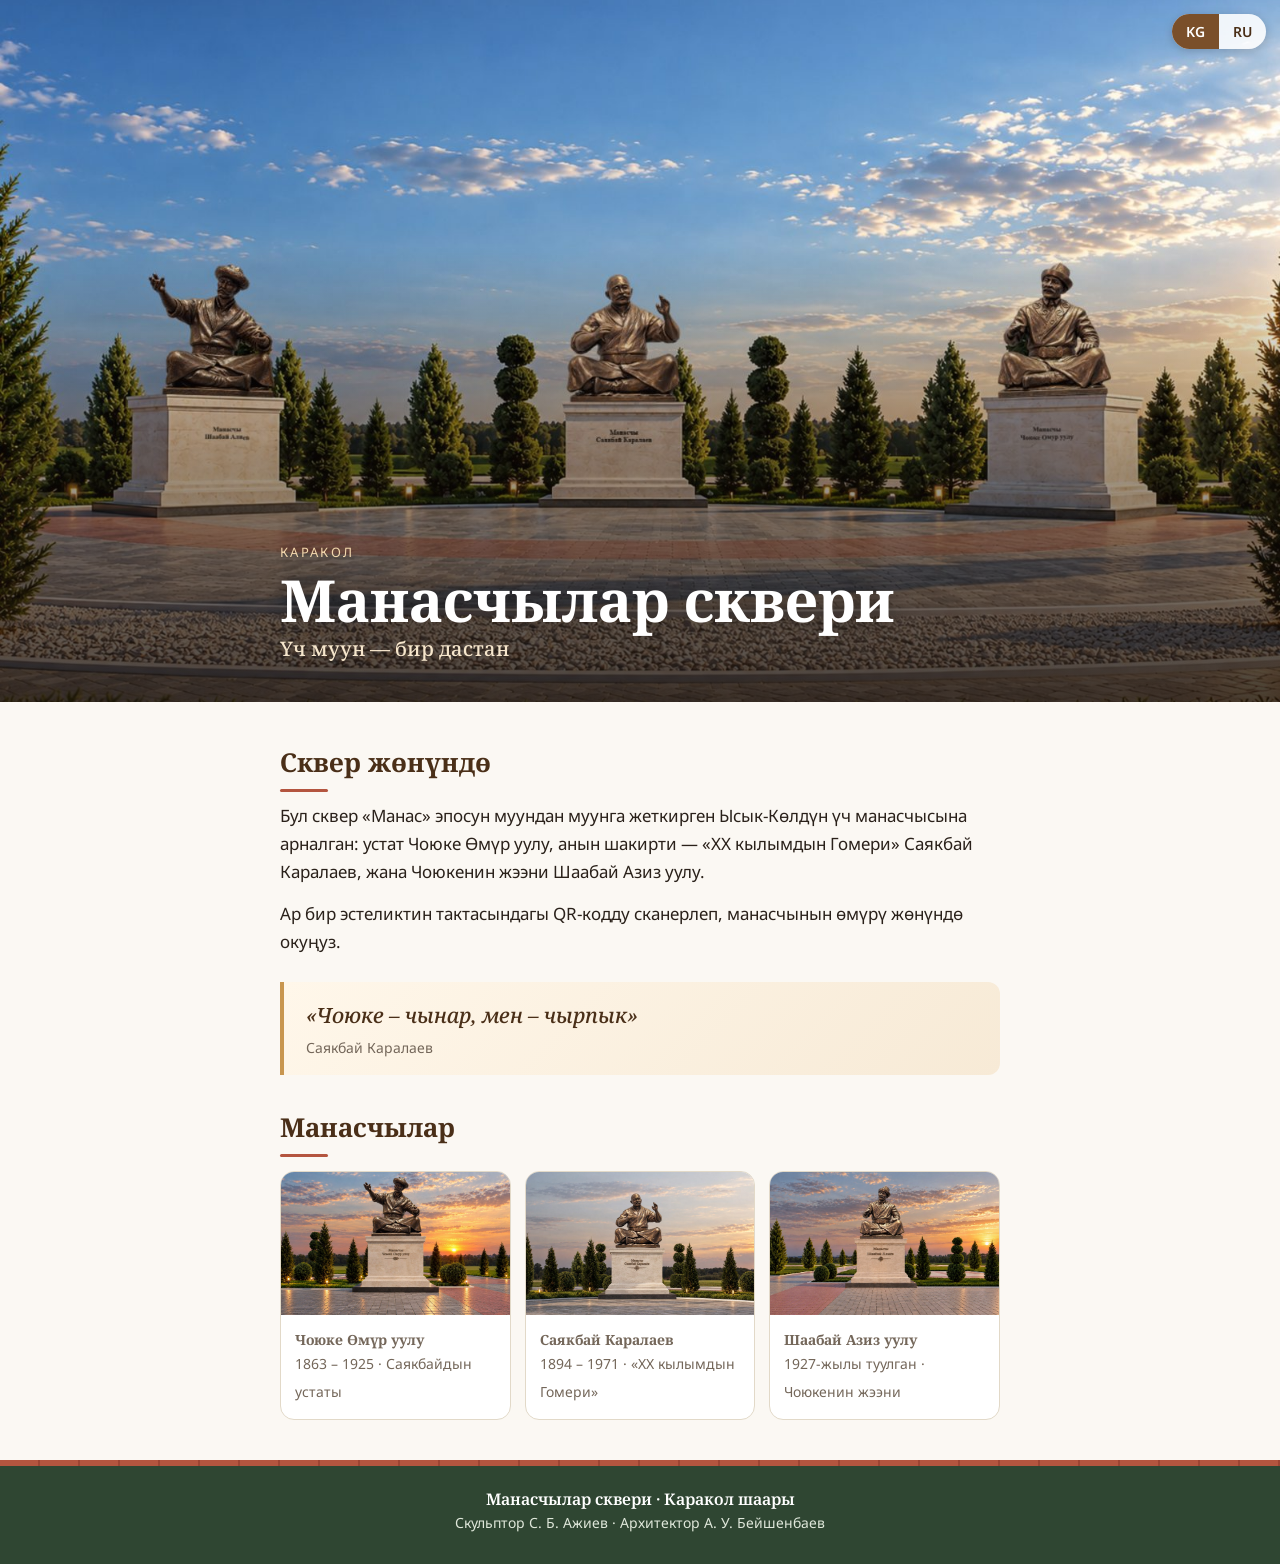
==== index.html @ f622bb01 "Сайт манасчы для QR-табличек сквера Co-Authored-By: Claude Opus 5.5 <noreply@anthropic.com>" ====
<!doctype html>
<html lang="ky" data-lang="ky">
<head>
<meta charset="utf-8">
<meta name="viewport" content="width=device-width, initial-scale=1">
<title>Манасчылар сквери — Каракол</title>
<meta name="title-ky" content="Манасчылар сквери — Каракол">
<meta name="title-ru" content="Сквер манасчы — Каракол">
<meta name="description" content="Сквер манасчы в Караколе: Саякбай Каралаев, Чоюке Омур уулу, Шаабай Азиз уулу.">
<meta name="theme-color" content="#4a2f18">
<link rel="icon" href="img/icon.svg" type="image/svg+xml">
<link rel="preconnect" href="https://fonts.googleapis.com"><link rel="preconnect" href="https://fonts.gstatic.com" crossorigin><link href="https://fonts.googleapis.com/css2?family=Noto+Sans:wght@400;500;600&family=Noto+Serif:ital,wght@0,500;0,600;0,700;1,500&display=swap" rel="stylesheet">
<link rel="stylesheet" href="style.css">
<script src="lang.js"></script>
</head>
<body>
<div class="lang" role="group" aria-label="Тил / Язык">
  <button type="button" data-lang="ky" aria-pressed="true">KG</button>
  <button type="button" data-lang="ru" aria-pressed="false">RU</button>
</div>

<header class="hero">
  <img src="img/square.jpg" alt="Манасчылар сквери">
  <div class="hero-inner">
    <div class="kicker"><span lang="ky">Каракол</span><span lang="ru">Каракол</span></div>
    <h1><span lang="ky">Манасчылар сквери</span><span lang="ru">Сквер манасчы</span></h1>
    <div class="years"><span lang="ky">Үч муун — бир дастан</span><span lang="ru">Три поколения — один эпос</span></div>
  </div>
</header>
<main>
  <h2><span lang="ky">Сквер жөнүндө</span><span lang="ru">О сквере</span></h2>
  <p lang="ky">Бул сквер «Манас» эпосун муундан муунга жеткирген Ысык-Көлдүн үч манасчысына арналган: устат Чоюке Өмүр уулу, анын шакирти — «ХХ кылымдын Гомери» Саякбай Каралаев, жана Чоюкенин жээни Шаабай Азиз уулу.</p><p lang="ky">Ар бир эстеликтин тактасындагы QR-кодду сканерлеп, манасчынын өмүрү жөнүндө окуңуз.</p><p lang="ru">Сквер посвящён трём манасчы с Иссык-Куля, которые передавали эпос «Манас» из поколения в поколение: учителю Чоюке Омур уулу, его ученику — «Гомеру ХХ века» Саякбаю Каралаеву, и племяннику Чоюке — Шаабаю Азиз уулу.</p><p lang="ru">Отсканируйте QR-код на табличке у памятника, чтобы прочитать о жизни манасчы.</p>
  <blockquote><span lang="ky">«Чоюке – чынар, мен – чырпык»</span><span lang="ru">«Чоюке — чинара, я — побег»</span><cite><span lang="ky">Саякбай Каралаев</span><span lang="ru">Саякбай Каралаев</span></cite></blockquote>
  <h2><span lang="ky">Манасчылар</span><span lang="ru">Манасчы</span></h2>
  <div class="others"><a class="card" href="choyuke/">
      <img src="img/choyuke.jpg" alt="Чоюке Өмүр уулу" loading="lazy">
      <div><b><span lang="ky">Чоюке Өмүр уулу</span><span lang="ru">Чоюке Омур уулу</span></b><span><span lang="ky">1863 – 1925</span><span lang="ru">1863 – 1925</span> · <span lang="ky">Саякбайдын устаты</span><span lang="ru">Учитель Саякбая</span></span></div>
    </a>
    <a class="card" href="sayakbay/">
      <img src="img/sayakbay.jpg" alt="Саякбай Каралаев" loading="lazy">
      <div><b><span lang="ky">Саякбай Каралаев</span><span lang="ru">Саякбай Каралаев</span></b><span><span lang="ky">1894 – 1971</span><span lang="ru">1894 – 1971</span> · <span lang="ky">«ХХ кылымдын Гомери»</span><span lang="ru">«Гомер ХХ века»</span></span></div>
    </a>
    <a class="card" href="shaabai/">
      <img src="img/shaabai.jpg" alt="Шаабай Азиз уулу" loading="lazy">
      <div><b><span lang="ky">Шаабай Азиз уулу</span><span lang="ru">Шаабай Азиз уулу</span></b><span><span lang="ky">1927-жылы туулган</span><span lang="ru">родился в 1927 году</span> · <span lang="ky">Чоюкенин жээни</span><span lang="ru">Племянник Чоюке</span></span></div>
    </a></div>
</main>
<footer>
  <div class="brick"></div>
  <b><span lang="ky">Манасчылар сквери · Каракол шаары</span><span lang="ru">Сквер манасчы · город Каракол</span></b><br>
  <span lang="ky">Скульптор С. Б. Ажиев · Архитектор А. У. Бейшенбаев</span><span lang="ru">Скульптор С. Б. Ажиев · Архитектор А. У. Бейшенбаев</span>
</footer>
</body>
</html>
---- style.css ----
/* Манасчылар сквери — цвета с рендеров проекта: бронза фигур, белый мрамор
   постамента, закатное небо, красная брусчатка, тёмная зелень кипарисов. */
:root {
  --bronze: #7a4f2a;
  --bronze-deep: #4a2f18;
  --gold: #c8964f;
  --marble: #f6f2ea;
  --marble-line: #e2d9c8;
  --brick: #b4553f;
  --cypress: #2f4632;
  --ink: #2a211a;
  --muted: #74675a;
  --sky-1: #f3b46a;
  --sky-2: #e9876a;
  --sky-3: #6f6a8f;
  --paper: #fbf8f3;
}
* { box-sizing: border-box; }
html { -webkit-text-size-adjust: 100%; }
body {
  margin: 0;
  background: var(--paper);
  color: var(--ink);
  font: 17px/1.65 "Noto Sans", system-ui, sans-serif;
}
img { display: block; max-width: 100%; }
a { color: var(--bronze); }

/* Язык: текст на обоих языках лежит в разметке, видим один */
html[data-lang="ky"] [lang="ru"], html[data-lang="ru"] [lang="ky"] { display: none !important; }

/* ── Шапка с рендером ───────────────────────────────────────────────────── */
.hero {
  position: relative;
  min-height: min(78vh, 720px);
  display: flex;
  align-items: flex-end;
  color: #fff;
  overflow: hidden;
  background: linear-gradient(180deg, var(--sky-3), var(--sky-2) 55%, var(--sky-1));
}
.hero img {
  position: absolute; inset: 0;
  width: 100%; height: 100%;
  object-fit: cover; object-position: center 30%;
}
.hero::after {
  content: ""; position: absolute; inset: 0;
  background: linear-gradient(180deg, rgba(20,12,6,0) 35%, rgba(20,12,6,.78) 100%);
}
.hero-inner {
  position: relative; z-index: 1;
  width: 100%; max-width: 760px; margin: 0 auto;
  padding: 0 20px 40px;
}
.kicker {
  font-size: 13px; letter-spacing: .18em; text-transform: uppercase;
  color: #f4d9ae;
}
.hero h1 {
  margin: 6px 0 4px;
  font: 700 clamp(34px, 8vw, 58px)/1.08 "Noto Serif", Georgia, serif;
  text-shadow: 0 2px 18px rgba(0,0,0,.35);
}
.years { font: 500 20px/1.3 "Noto Serif", Georgia, serif; color: #f6e6cc; }

/* ── Переключатель языка ────────────────────────────────────────────────── */
.lang {
  position: fixed; top: 14px; right: 14px; z-index: 10;
  display: flex; border-radius: 999px; overflow: hidden;
  background: rgba(255,255,255,.88); box-shadow: 0 2px 10px rgba(0,0,0,.18);
}
.lang button {
  border: 0; background: none; padding: 8px 14px; cursor: pointer;
  font: 600 14px "Noto Sans", sans-serif; color: var(--bronze-deep);
}
.lang button[aria-pressed="true"] { background: var(--bronze); color: #fff; }

/* ── Текст ──────────────────────────────────────────────────────────────── */
main { max-width: 760px; margin: 0 auto; padding: 8px 20px 40px; }
.facts {
  margin: -28px 0 28px; position: relative; z-index: 2;
  background: var(--marble); border: 1px solid var(--marble-line);
  border-radius: 14px; padding: 18px 20px;
  box-shadow: 0 10px 30px rgba(74,47,24,.12);
  display: grid; grid-template-columns: repeat(auto-fit, minmax(150px, 1fr)); gap: 14px 20px;
}
.fact .k { font-size: 12px; letter-spacing: .08em; text-transform: uppercase; color: var(--muted); }
.fact .v { font: 600 17px/1.35 "Noto Serif", Georgia, serif; color: var(--bronze-deep); }
h2 {
  margin: 36px 0 10px;
  font: 700 26px/1.25 "Noto Serif", Georgia, serif; color: var(--bronze-deep);
}
h2::after {
  content: ""; display: block; width: 48px; height: 3px; margin-top: 10px;
  background: var(--brick); border-radius: 2px;
}
p { margin: 0 0 14px; }
blockquote {
  margin: 26px 0; padding: 18px 22px;
  background: linear-gradient(135deg, #fff7ea, #f7ead6);
  border-left: 4px solid var(--gold); border-radius: 0 12px 12px 0;
  font: italic 500 21px/1.45 "Noto Serif", Georgia, serif; color: var(--bronze-deep);
}
blockquote cite { display: block; margin-top: 8px; font: normal 14px "Noto Sans", sans-serif; color: var(--muted); }
.timeline { list-style: none; margin: 0; padding: 0 0 0 18px; border-left: 2px solid var(--marble-line); }
.timeline li { position: relative; margin: 0 0 14px; padding-left: 14px; }
.timeline li::before {
  content: ""; position: absolute; left: -25px; top: 8px;
  width: 12px; height: 12px; border-radius: 50%;
  background: var(--gold); box-shadow: 0 0 0 3px var(--paper);
}
.timeline b { color: var(--bronze); font-family: "Noto Serif", Georgia, serif; }

/* ── Другие манасчы ─────────────────────────────────────────────────────── */
.others { display: grid; grid-template-columns: repeat(auto-fit, minmax(200px, 1fr)); gap: 14px; margin-top: 14px; }
.card {
  display: block; text-decoration: none; color: inherit;
  background: #fff; border: 1px solid var(--marble-line); border-radius: 14px; overflow: hidden;
  transition: transform .15s ease, box-shadow .15s ease;
}
.card:hover { transform: translateY(-2px); box-shadow: 0 10px 24px rgba(74,47,24,.14); }
.card img { aspect-ratio: 16 / 10; object-fit: cover; width: 100%; }
.card div { padding: 12px 14px 14px; }
.card b { display: block; font: 700 18px/1.25 "Noto Serif", Georgia, serif; color: var(--bronze-deep); }
.card span { font-size: 14px; color: var(--muted); }

/* ── Подвал ─────────────────────────────────────────────────────────────── */
footer {
  background: var(--cypress); color: #dfe7da;
  padding: 26px 20px 30px; text-align: center; font-size: 14px;
}
footer b { color: #fff; font: 600 16px "Noto Serif", Georgia, serif; }
footer .brick { height: 6px; background: repeating-linear-gradient(90deg, var(--brick) 0 38px, #9c4433 38px 40px); margin: -26px -20px 22px; }
.src { font-size: 13px; color: var(--muted); margin-top: 30px; }
.src a { color: var(--muted); }
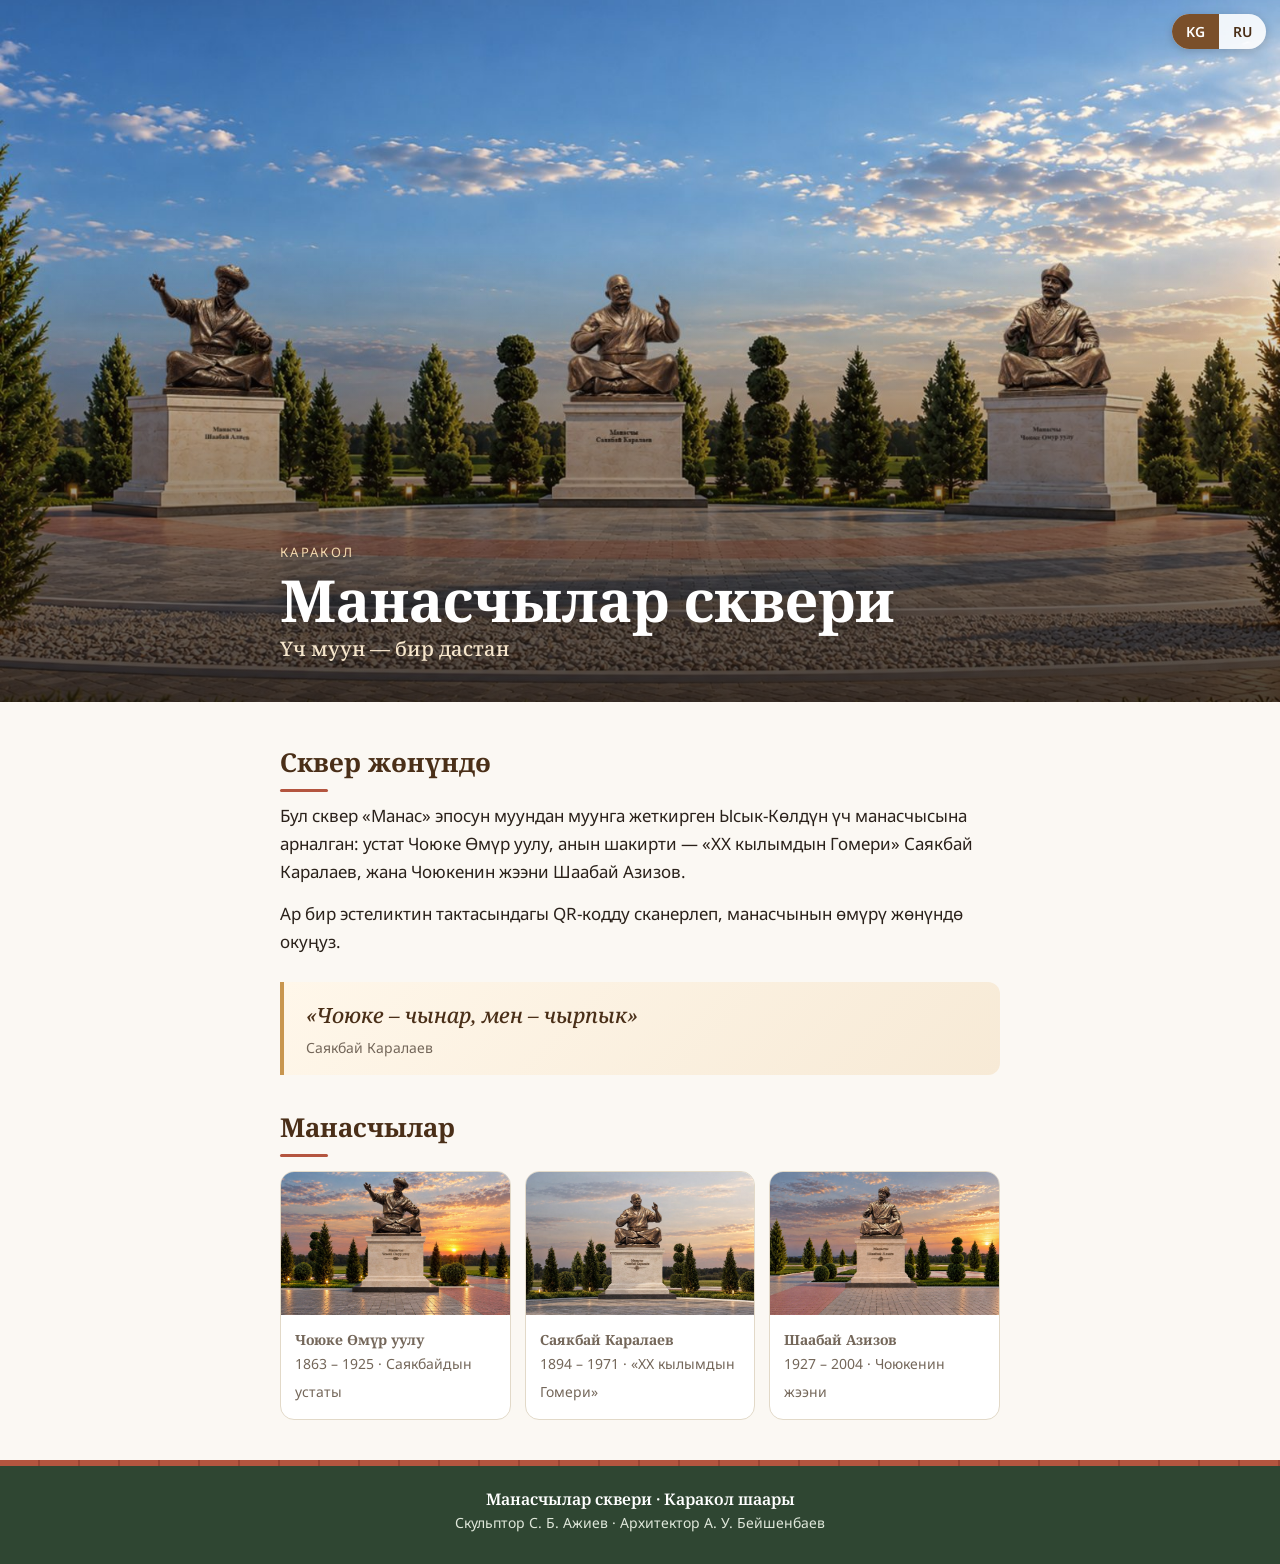
==== commit 917e1cbb: "Шаабай Азизов: фото 1999 (Internet Archive, CC BY-NC-SA), полная биография 1927–2004 Co-Authored-By:" ====
--- a/index.html
+++ b/index.html
@@ -6,7 +6,7 @@
 <title>Манасчылар сквери — Каракол</title>
 <meta name="title-ky" content="Манасчылар сквери — Каракол">
 <meta name="title-ru" content="Сквер манасчы — Каракол">
-<meta name="description" content="Сквер манасчы в Караколе: Саякбай Каралаев, Чоюке Омур уулу, Шаабай Азиз уулу.">
+<meta name="description" content="Сквер манасчы в Караколе: Саякбай Каралаев, Чоюке Омур уулу, Шаабай Азизов.">
 <meta name="theme-color" content="#4a2f18">
 <link rel="icon" href="img/icon.svg" type="image/svg+xml">
 <link rel="preconnect" href="https://fonts.googleapis.com"><link rel="preconnect" href="https://fonts.gstatic.com" crossorigin><link href="https://fonts.googleapis.com/css2?family=Noto+Sans:wght@400;500;600&family=Noto+Serif:ital,wght@0,500;0,600;0,700;1,500&display=swap" rel="stylesheet">
@@ -29,7 +29,7 @@
 </header>
 <main>
   <h2><span lang="ky">Сквер жөнүндө</span><span lang="ru">О сквере</span></h2>
-  <p lang="ky">Бул сквер «Манас» эпосун муундан муунга жеткирген Ысык-Көлдүн үч манасчысына арналган: устат Чоюке Өмүр уулу, анын шакирти — «ХХ кылымдын Гомери» Саякбай Каралаев, жана Чоюкенин жээни Шаабай Азиз уулу.</p><p lang="ky">Ар бир эстеликтин тактасындагы QR-кодду сканерлеп, манасчынын өмүрү жөнүндө окуңуз.</p><p lang="ru">Сквер посвящён трём манасчы с Иссык-Куля, которые передавали эпос «Манас» из поколения в поколение: учителю Чоюке Омур уулу, его ученику — «Гомеру ХХ века» Саякбаю Каралаеву, и племяннику Чоюке — Шаабаю Азиз уулу.</p><p lang="ru">Отсканируйте QR-код на табличке у памятника, чтобы прочитать о жизни манасчы.</p>
+  <p lang="ky">Бул сквер «Манас» эпосун муундан муунга жеткирген Ысык-Көлдүн үч манасчысына арналган: устат Чоюке Өмүр уулу, анын шакирти — «ХХ кылымдын Гомери» Саякбай Каралаев, жана Чоюкенин жээни Шаабай Азизов.</p><p lang="ky">Ар бир эстеликтин тактасындагы QR-кодду сканерлеп, манасчынын өмүрү жөнүндө окуңуз.</p><p lang="ru">Сквер посвящён трём манасчы с Иссык-Куля, которые передавали эпос «Манас» из поколения в поколение: учителю Чоюке Омур уулу, его ученику — «Гомеру ХХ века» Саякбаю Каралаеву, и племяннику Чоюке — Шаабаю Азизову.</p><p lang="ru">Отсканируйте QR-код на табличке у памятника, чтобы прочитать о жизни манасчы.</p>
   <blockquote><span lang="ky">«Чоюке – чынар, мен – чырпык»</span><span lang="ru">«Чоюке — чинара, я — побег»</span><cite><span lang="ky">Саякбай Каралаев</span><span lang="ru">Саякбай Каралаев</span></cite></blockquote>
   <h2><span lang="ky">Манасчылар</span><span lang="ru">Манасчы</span></h2>
   <div class="others"><a class="card" href="choyuke/">
@@ -41,8 +41,8 @@
       <div><b><span lang="ky">Саякбай Каралаев</span><span lang="ru">Саякбай Каралаев</span></b><span><span lang="ky">1894 – 1971</span><span lang="ru">1894 – 1971</span> · <span lang="ky">«ХХ кылымдын Гомери»</span><span lang="ru">«Гомер ХХ века»</span></span></div>
     </a>
     <a class="card" href="shaabai/">
-      <img src="img/shaabai.jpg" alt="Шаабай Азиз уулу" loading="lazy">
-      <div><b><span lang="ky">Шаабай Азиз уулу</span><span lang="ru">Шаабай Азиз уулу</span></b><span><span lang="ky">1927-жылы туулган</span><span lang="ru">родился в 1927 году</span> · <span lang="ky">Чоюкенин жээни</span><span lang="ru">Племянник Чоюке</span></span></div>
+      <img src="img/shaabai.jpg" alt="Шаабай Азизов" loading="lazy">
+      <div><b><span lang="ky">Шаабай Азизов</span><span lang="ru">Шаабай Азизов</span></b><span><span lang="ky">1927 – 2004</span><span lang="ru">1927 – 2004</span> · <span lang="ky">Чоюкенин жээни</span><span lang="ru">Племянник Чоюке</span></span></div>
     </a></div>
 </main>
 <footer>
--- a/style.css
+++ b/style.css
@@ -134,3 +134,25 @@
 footer .brick { height: 6px; background: repeating-linear-gradient(90deg, var(--brick) 0 38px, #9c4433 38px 40px); margin: -26px -20px 22px; }
 .src { font-size: 13px; color: var(--muted); margin-top: 30px; }
 .src a { color: var(--muted); }
+
+/* ── Фото и видео ───────────────────────────────────────────────────────── */
+figure { margin: 0; }
+figcaption { margin-top: 8px; font-size: 14px; line-height: 1.45; color: var(--muted); }
+.gallery { display: grid; gap: 18px; }
+.gallery img { width: 100%; border-radius: 12px; filter: sepia(.18); box-shadow: 0 6px 20px rgba(42,33,26,.15); }
+.credit { margin-top: 8px; font-size: 12px; color: var(--muted); }
+.videos { display: grid; gap: 22px; }
+.yt, .videos iframe {
+  position: relative; display: block; width: 100%; aspect-ratio: 16 / 9;
+  border: 0; padding: 0; border-radius: 12px; overflow: hidden; background: #111; cursor: pointer;
+}
+.yt img { width: 100%; height: 100%; object-fit: cover; opacity: .88; transition: opacity .15s; }
+.yt:hover img { opacity: 1; }
+.yt .play {
+  position: absolute; left: 50%; top: 50%; width: 68px; height: 48px; margin: -24px 0 0 -34px;
+  border-radius: 12px; background: var(--brick); box-shadow: 0 4px 16px rgba(0,0,0,.35);
+}
+.yt .play::after {
+  content: ""; position: absolute; left: 27px; top: 14px;
+  border-style: solid; border-width: 10px 0 10px 17px; border-color: transparent transparent transparent #fff;
+}
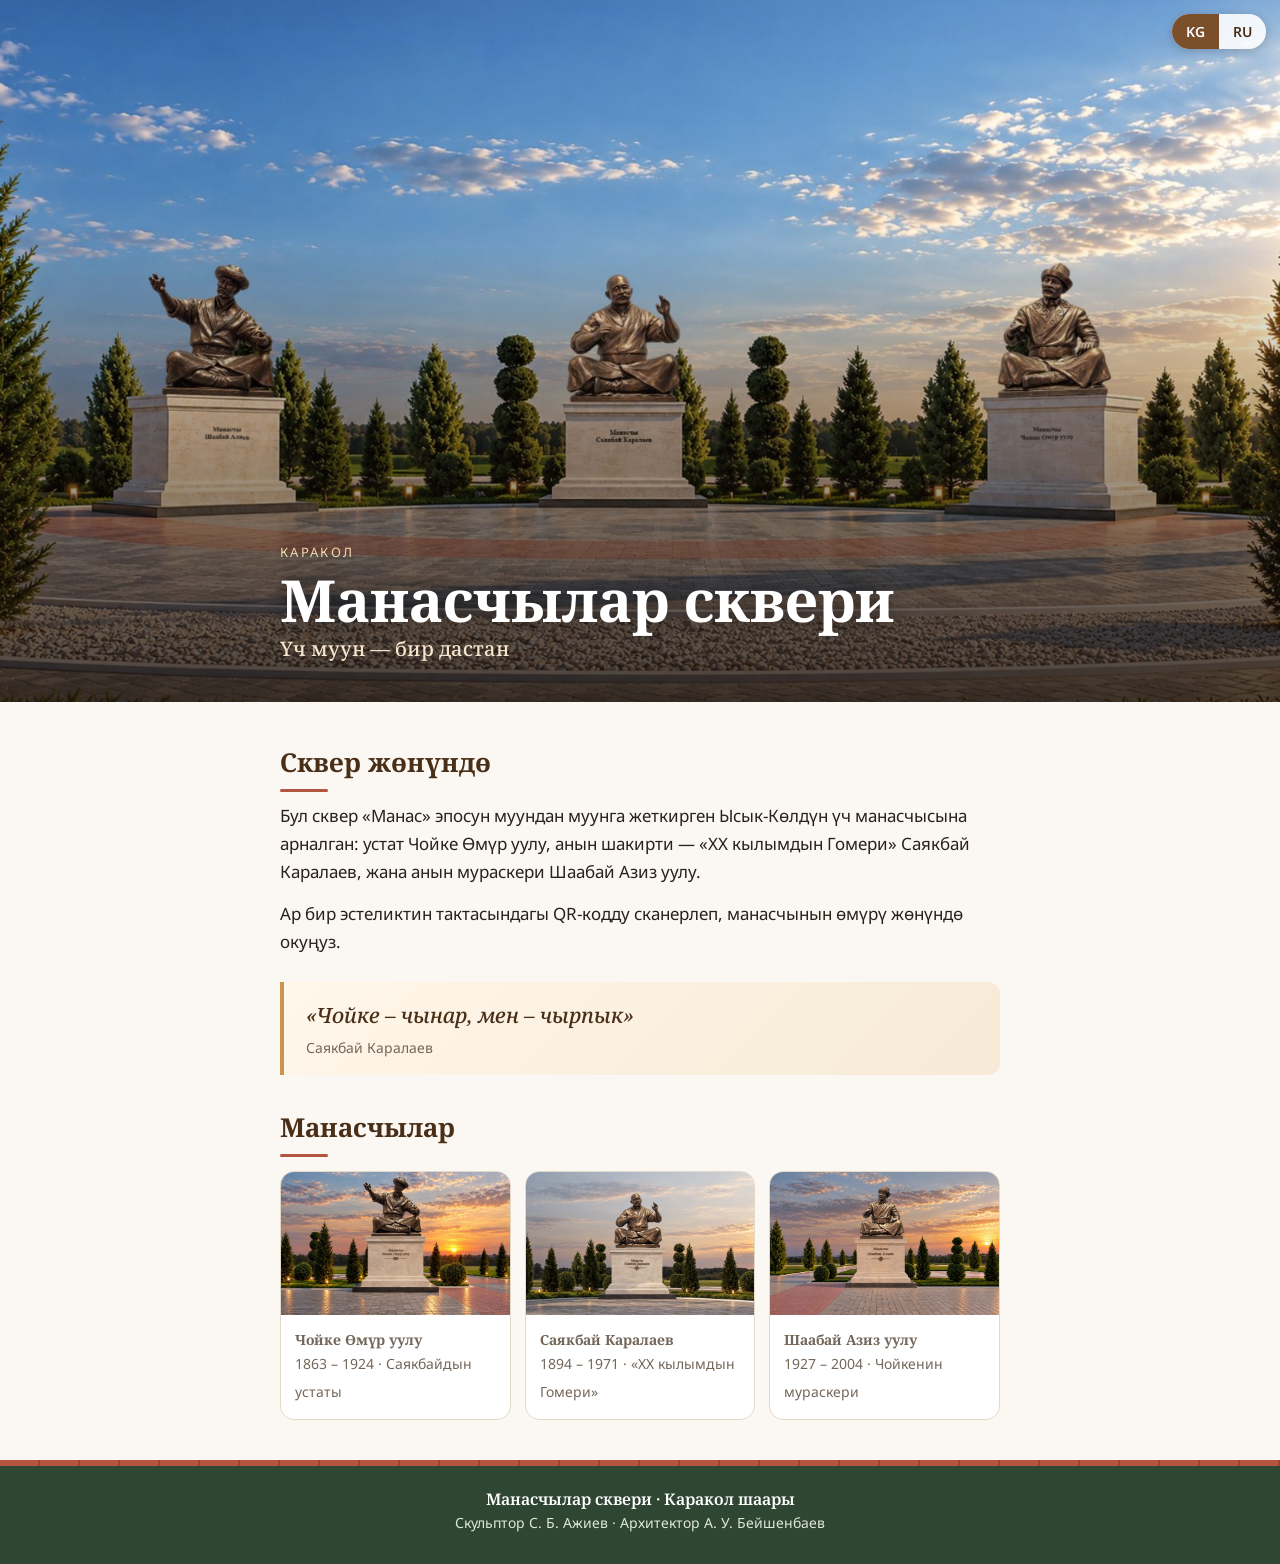
==== commit f0c05e2f: "Чойке и Шаабай: тексты по воспоминаниям семьи (К. Ш. Азизова), фото Шаабая из семейного архива Co-Au" ====
--- a/index.html
+++ b/index.html
@@ -6,7 +6,7 @@
 <title>Манасчылар сквери — Каракол</title>
 <meta name="title-ky" content="Манасчылар сквери — Каракол">
 <meta name="title-ru" content="Сквер манасчы — Каракол">
-<meta name="description" content="Сквер манасчы в Караколе: Саякбай Каралаев, Чоюке Омур уулу, Шаабай Азизов.">
+<meta name="description" content="Сквер манасчы в Караколе: Саякбай Каралаев, Чойке Омур уулу, Шаабай Азиз уулу.">
 <meta name="theme-color" content="#4a2f18">
 <link rel="icon" href="img/icon.svg" type="image/svg+xml">
 <link rel="preconnect" href="https://fonts.googleapis.com"><link rel="preconnect" href="https://fonts.gstatic.com" crossorigin><link href="https://fonts.googleapis.com/css2?family=Noto+Sans:wght@400;500;600&family=Noto+Serif:ital,wght@0,500;0,600;0,700;1,500&display=swap" rel="stylesheet">
@@ -29,20 +29,20 @@
 </header>
 <main>
   <h2><span lang="ky">Сквер жөнүндө</span><span lang="ru">О сквере</span></h2>
-  <p lang="ky">Бул сквер «Манас» эпосун муундан муунга жеткирген Ысык-Көлдүн үч манасчысына арналган: устат Чоюке Өмүр уулу, анын шакирти — «ХХ кылымдын Гомери» Саякбай Каралаев, жана Чоюкенин жээни Шаабай Азизов.</p><p lang="ky">Ар бир эстеликтин тактасындагы QR-кодду сканерлеп, манасчынын өмүрү жөнүндө окуңуз.</p><p lang="ru">Сквер посвящён трём манасчы с Иссык-Куля, которые передавали эпос «Манас» из поколения в поколение: учителю Чоюке Омур уулу, его ученику — «Гомеру ХХ века» Саякбаю Каралаеву, и племяннику Чоюке — Шаабаю Азизову.</p><p lang="ru">Отсканируйте QR-код на табличке у памятника, чтобы прочитать о жизни манасчы.</p>
-  <blockquote><span lang="ky">«Чоюке – чынар, мен – чырпык»</span><span lang="ru">«Чоюке — чинара, я — побег»</span><cite><span lang="ky">Саякбай Каралаев</span><span lang="ru">Саякбай Каралаев</span></cite></blockquote>
+  <p lang="ky">Бул сквер «Манас» эпосун муундан муунга жеткирген Ысык-Көлдүн үч манасчысына арналган: устат Чойке Өмүр уулу, анын шакирти — «ХХ кылымдын Гомери» Саякбай Каралаев, жана анын мураскери Шаабай Азиз уулу.</p><p lang="ky">Ар бир эстеликтин тактасындагы QR-кодду сканерлеп, манасчынын өмүрү жөнүндө окуңуз.</p><p lang="ru">Сквер посвящён трём манасчы с Иссык-Куля, которые передавали эпос «Манас» из поколения в поколение: учителю Чойке Омур уулу, его ученику — «Гомеру ХХ века» Саякбаю Каралаеву, и его наследнику — Шаабаю Азиз уулу.</p><p lang="ru">Отсканируйте QR-код на табличке у памятника, чтобы прочитать о жизни манасчы.</p>
+  <blockquote><span lang="ky">«Чойке – чынар, мен – чырпык»</span><span lang="ru">«Чойке — чинара, я — побег»</span><cite><span lang="ky">Саякбай Каралаев</span><span lang="ru">Саякбай Каралаев</span></cite></blockquote>
   <h2><span lang="ky">Манасчылар</span><span lang="ru">Манасчы</span></h2>
   <div class="others"><a class="card" href="choyuke/">
-      <img src="img/choyuke.jpg" alt="Чоюке Өмүр уулу" loading="lazy">
-      <div><b><span lang="ky">Чоюке Өмүр уулу</span><span lang="ru">Чоюке Омур уулу</span></b><span><span lang="ky">1863 – 1925</span><span lang="ru">1863 – 1925</span> · <span lang="ky">Саякбайдын устаты</span><span lang="ru">Учитель Саякбая</span></span></div>
+      <img src="img/choyuke.jpg" alt="Чойке Өмүр уулу" loading="lazy">
+      <div><b><span lang="ky">Чойке Өмүр уулу</span><span lang="ru">Чойке Омур уулу</span></b><span><span lang="ky">1863 – 1924</span><span lang="ru">1863 – 1924</span> · <span lang="ky">Саякбайдын устаты</span><span lang="ru">Учитель Саякбая</span></span></div>
     </a>
     <a class="card" href="sayakbay/">
       <img src="img/sayakbay.jpg" alt="Саякбай Каралаев" loading="lazy">
       <div><b><span lang="ky">Саякбай Каралаев</span><span lang="ru">Саякбай Каралаев</span></b><span><span lang="ky">1894 – 1971</span><span lang="ru">1894 – 1971</span> · <span lang="ky">«ХХ кылымдын Гомери»</span><span lang="ru">«Гомер ХХ века»</span></span></div>
     </a>
     <a class="card" href="shaabai/">
-      <img src="img/shaabai.jpg" alt="Шаабай Азизов" loading="lazy">
-      <div><b><span lang="ky">Шаабай Азизов</span><span lang="ru">Шаабай Азизов</span></b><span><span lang="ky">1927 – 2004</span><span lang="ru">1927 – 2004</span> · <span lang="ky">Чоюкенин жээни</span><span lang="ru">Племянник Чоюке</span></span></div>
+      <img src="img/shaabai.jpg" alt="Шаабай Азиз уулу" loading="lazy">
+      <div><b><span lang="ky">Шаабай Азиз уулу</span><span lang="ru">Шаабай Азиз уулу</span></b><span><span lang="ky">1927 – 2004</span><span lang="ru">1927 – 2004</span> · <span lang="ky">Чойкенин мураскери</span><span lang="ru">Наследник Чойке</span></span></div>
     </a></div>
 </main>
 <footer>
--- a/style.css
+++ b/style.css
@@ -156,3 +156,5 @@
   content: ""; position: absolute; left: 27px; top: 14px;
   border-style: solid; border-width: 10px 0 10px 17px; border-color: transparent transparent transparent #fff;
 }
+/* Портреты (вертикальные) — по два в ряд на широком экране */
+@media (min-width: 620px) { .gallery { grid-template-columns: 1fr 1fr; align-items: start; } }
